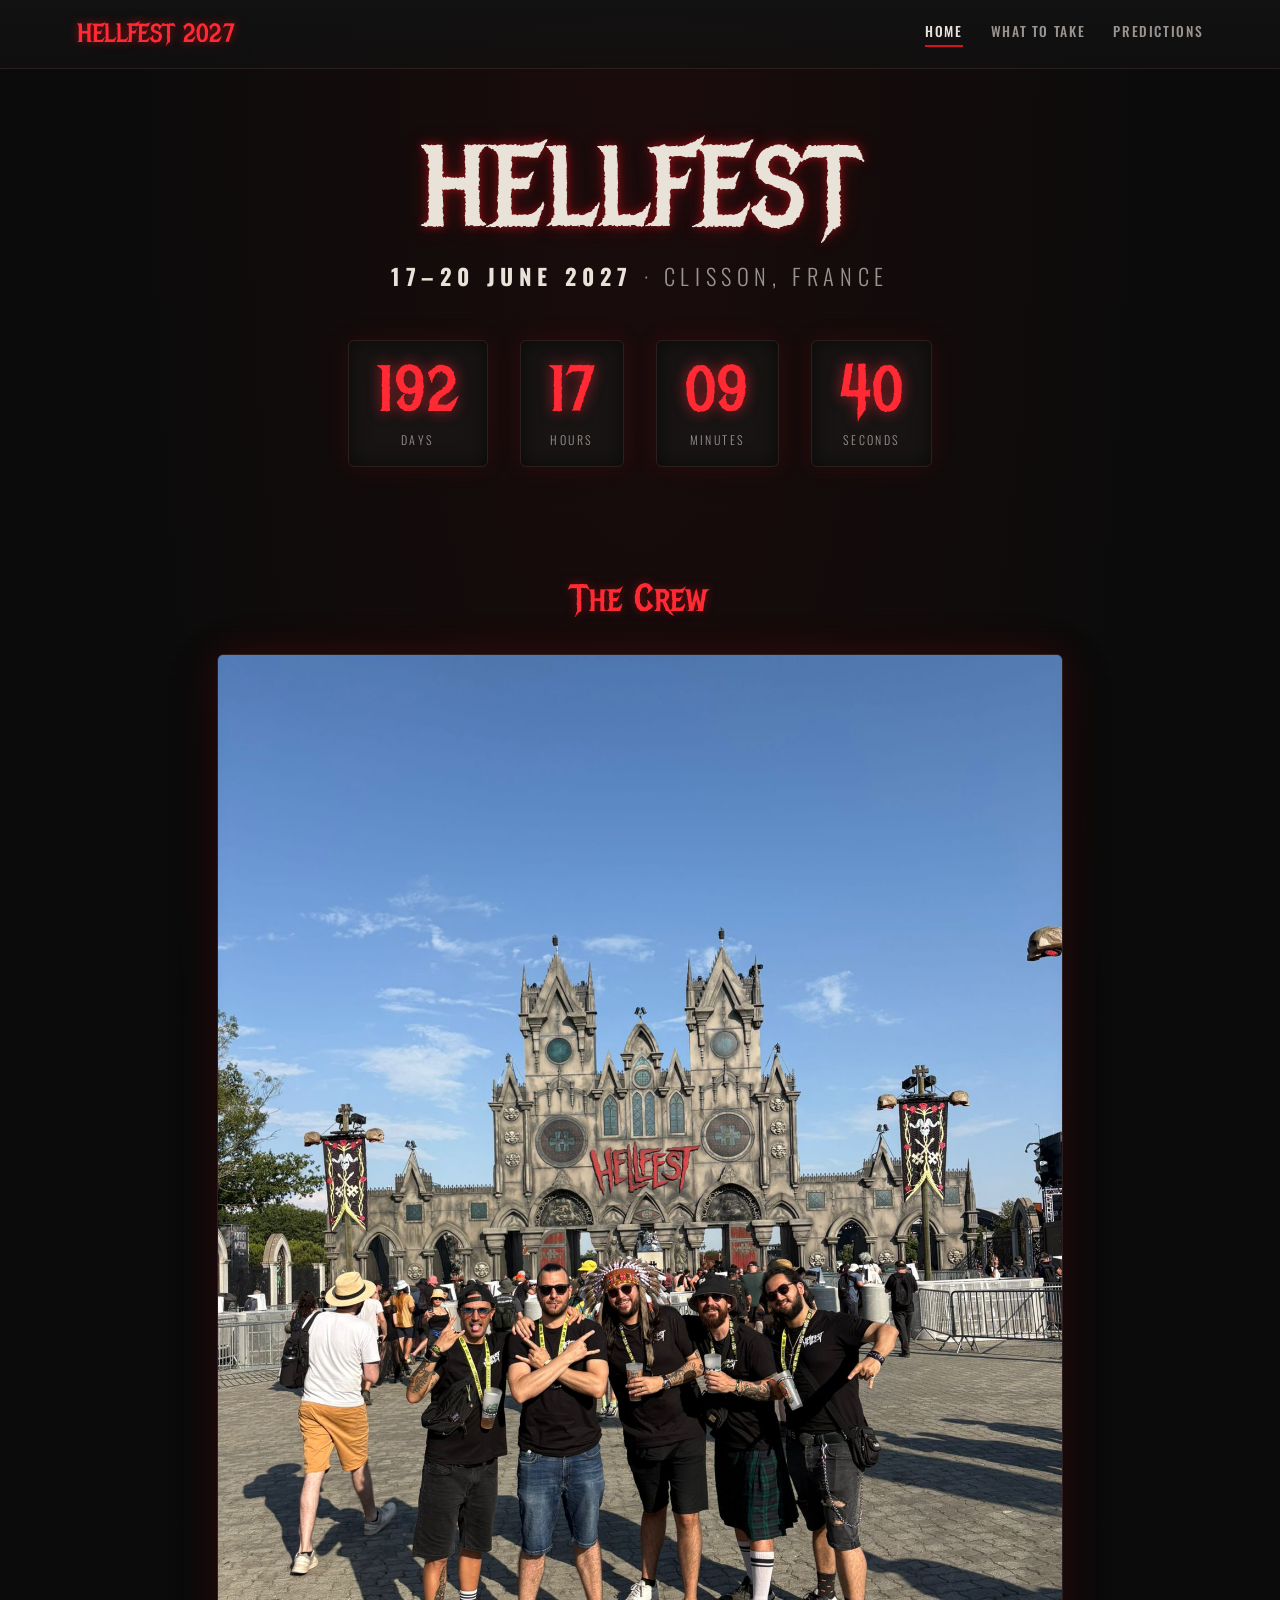
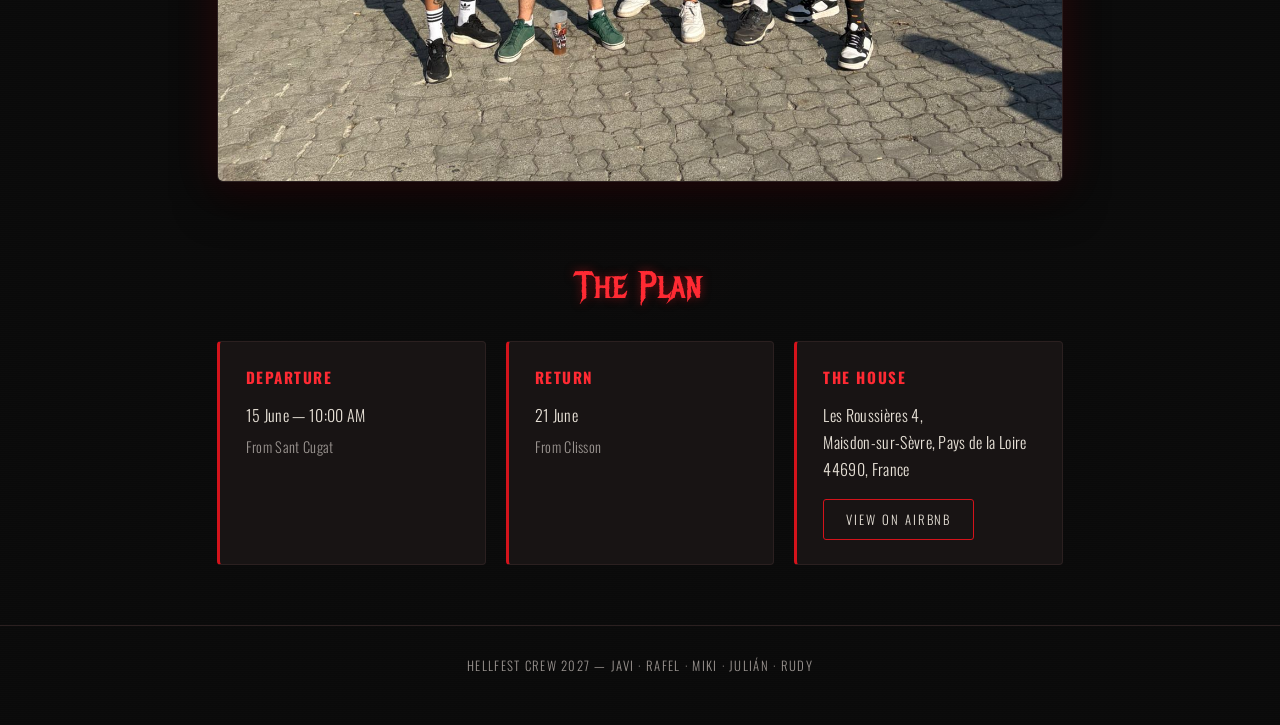
==== index.html @ 132294aa "Add crew photo with section title matching site style" ====
<!DOCTYPE html>
<html lang="en">
<head>
<meta charset="UTF-8" />
<meta name="viewport" content="width=device-width, initial-scale=1.0" />
<title>Hellfest 2027 — The Crew</title>
<link rel="stylesheet" href="css/style.css" />
</head>
<body>

<nav class="site-nav">
  <div class="brand">HELLFEST 2027</div>
  <div class="links">
    <a href="index.html" class="active">Home</a>
    <a href="what-to-take.html">What to Take</a>
    <a href="predictions.html">Predictions</a>
  </div>
</nav>

<section class="hero">
  <div class="logo metal-heading">HELLFEST</div>
  <div class="subtitle"><strong>17–20 June 2027</strong> · Clisson, France</div>

  <div class="countdown">
    <div class="unit"><div class="value" id="cd-days">--</div><div class="label">Days</div></div>
    <div class="unit"><div class="value" id="cd-hours">--</div><div class="label">Hours</div></div>
    <div class="unit"><div class="value" id="cd-minutes">--</div><div class="label">Minutes</div></div>
    <div class="unit"><div class="value" id="cd-seconds">--</div><div class="label">Seconds</div></div>
  </div>
</section>

<section class="section">
  <div class="section-title">The Crew</div>
  <div class="crew-photo">
    <img src="assets/crew-photo.jpg" alt="The crew at Hellfest" />
  </div>
</section>

<section class="section">
  <div class="section-title">The Plan</div>
  <div class="card-grid">
    <div class="card">
      <h3>Departure</h3>
      <p>15 June — 10:00 AM</p>
      <p class="muted">From Sant Cugat</p>
    </div>
    <div class="card">
      <h3>Return</h3>
      <p>21 June</p>
      <p class="muted">From Clisson</p>
    </div>
    <div class="card">
      <h3>The House</h3>
      <p>Les Roussières 4,<br />Maisdon-sur-Sèvre, Pays de la Loire 44690, France</p>
      <a class="btn" href="https://www.airbnb.com/rooms/47966910?source_impression_id=p3_1785087764_P3L8z-WMnzWASgKA" target="_blank" rel="noopener">View on Airbnb</a>
    </div>
  </div>
</section>

<footer>Hellfest Crew 2027 — Javi · Rafel · Miki · Julián · Rudy</footer>

<script src="js/data.js"></script>
<script src="js/countdown.js"></script>
</body>
</html>
---- css/style.css ----
@import url('https://fonts.googleapis.com/css2?family=Metal+Mania&family=Oswald:wght@300;400;500;600;700&display=swap');

:root {
  --black: #0a0a0a;
  --near-black: #121212;
  --panel: #181414;
  --border: #2b2020;
  --red: #d4131b;
  --red-glow: #ff2a33;
  --bone: #e8e2d8;
  --grey: #9a9490;
}

* { box-sizing: border-box; margin: 0; padding: 0; }

html { scroll-behavior: smooth; }

body {
  background: var(--black);
  background-image:
    radial-gradient(ellipse at top, rgba(212, 19, 27, 0.08), transparent 60%),
    repeating-linear-gradient(0deg, rgba(255,255,255,0.015) 0px, transparent 1px, transparent 2px);
  color: var(--bone);
  font-family: 'Oswald', sans-serif;
  font-weight: 300;
  min-height: 100vh;
  letter-spacing: 0.02em;
}

a { color: var(--red-glow); text-decoration: none; }
a:hover { text-decoration: underline; }

.metal-heading {
  font-family: 'Metal Mania', cursive;
  color: var(--bone);
  text-shadow: 0 0 8px rgba(212,19,27,0.6), 0 0 20px rgba(212,19,27,0.3);
  letter-spacing: 0.03em;
}

/* ---------------- NAV ---------------- */
.site-nav {
  display: flex;
  align-items: center;
  justify-content: space-between;
  flex-wrap: wrap;
  gap: 16px;
  padding: 18px 6vw;
  background: linear-gradient(180deg, var(--near-black), rgba(18,18,18,0.6));
  border-bottom: 1px solid var(--border);
  position: sticky;
  top: 0;
  z-index: 100;
  backdrop-filter: blur(6px);
}

.site-nav .brand {
  font-family: 'Metal Mania', cursive;
  font-size: 1.6rem;
  color: var(--red-glow);
  text-shadow: 0 0 10px rgba(212,19,27,0.7);
}

.site-nav .links {
  display: flex;
  gap: 28px;
  flex-wrap: wrap;
}

.site-nav .links a {
  color: var(--grey);
  font-family: 'Oswald', sans-serif;
  font-weight: 500;
  text-transform: uppercase;
  font-size: 0.85rem;
  letter-spacing: 0.12em;
  padding-bottom: 4px;
  border-bottom: 2px solid transparent;
  transition: color 0.2s, border-color 0.2s;
}

.site-nav .links a:hover,
.site-nav .links a.active {
  color: var(--bone);
  border-color: var(--red);
  text-decoration: none;
}

/* ---------------- HERO ---------------- */
.hero {
  text-align: center;
  padding: 64px 6vw 40px;
}

.hero .logo {
  font-size: clamp(3rem, 10vw, 7rem);
  line-height: 1;
}

.hero .subtitle {
  margin-top: 14px;
  font-size: clamp(1rem, 2.4vw, 1.4rem);
  color: var(--grey);
  text-transform: uppercase;
  letter-spacing: 0.25em;
}

.hero .subtitle strong { color: var(--bone); }

/* ---------------- COUNTDOWN ---------------- */
.countdown {
  display: flex;
  justify-content: center;
  gap: clamp(10px, 3vw, 32px);
  margin: 48px auto;
  flex-wrap: wrap;
  max-width: 900px;
}

.countdown .unit {
  background: var(--panel);
  border: 1px solid var(--border);
  border-radius: 6px;
  padding: 18px clamp(12px, 3vw, 28px);
  min-width: 90px;
  box-shadow: 0 0 24px rgba(212,19,27,0.12), inset 0 0 20px rgba(0,0,0,0.6);
}

.countdown .unit .value {
  font-family: 'Metal Mania', cursive;
  font-size: clamp(2.2rem, 7vw, 4rem);
  color: var(--red-glow);
  text-shadow: 0 0 14px rgba(255,42,51,0.6);
  line-height: 1;
}

.countdown .unit .label {
  margin-top: 8px;
  font-size: 0.75rem;
  text-transform: uppercase;
  letter-spacing: 0.2em;
  color: var(--grey);
}

/* ---------------- SECTIONS / CARDS ---------------- */
.section {
  max-width: 1000px;
  margin: 0 auto;
  padding: 20px 6vw 60px;
}

.section-title {
  font-family: 'Metal Mania', cursive;
  font-size: clamp(1.6rem, 4vw, 2.4rem);
  color: var(--red-glow);
  text-align: center;
  margin-bottom: 32px;
  text-shadow: 0 0 10px rgba(212,19,27,0.5);
}

.card-grid {
  display: grid;
  grid-template-columns: repeat(auto-fit, minmax(260px, 1fr));
  gap: 20px;
}

.card {
  background: var(--panel);
  border: 1px solid var(--border);
  border-left: 3px solid var(--red);
  border-radius: 4px;
  padding: 24px 26px;
}

.card h3 {
  font-family: 'Oswald', sans-serif;
  text-transform: uppercase;
  letter-spacing: 0.1em;
  font-size: 0.95rem;
  color: var(--red-glow);
  margin-bottom: 14px;
}

.card p { color: var(--bone); line-height: 1.7; font-weight: 300; }
.card p.muted { color: var(--grey); font-size: 0.9rem; margin-top: 6px; }

.btn {
  display: inline-block;
  margin-top: 16px;
  padding: 10px 22px;
  border: 1px solid var(--red);
  color: var(--bone);
  text-transform: uppercase;
  letter-spacing: 0.15em;
  font-size: 0.8rem;
  border-radius: 3px;
  transition: background 0.2s, box-shadow 0.2s;
}

.btn:hover {
  background: var(--red);
  box-shadow: 0 0 18px rgba(212,19,27,0.5);
  text-decoration: none;
}

/* ---------------- TABS (What to Take) ---------------- */
.tabs {
  display: flex;
  gap: 10px;
  flex-wrap: wrap;
  justify-content: center;
  margin-bottom: 30px;
}

.tab-btn {
  background: var(--panel);
  border: 1px solid var(--border);
  color: var(--grey);
  padding: 10px 20px;
  text-transform: uppercase;
  letter-spacing: 0.1em;
  font-family: 'Oswald', sans-serif;
  font-size: 0.85rem;
  border-radius: 4px;
  cursor: pointer;
  transition: all 0.2s;
}

.tab-btn:hover { color: var(--bone); border-color: var(--red); }

.tab-btn.active {
  color: var(--bone);
  background: var(--red);
  border-color: var(--red);
  box-shadow: 0 0 16px rgba(212,19,27,0.5);
}

.tab-panel { display: none; }
.tab-panel.active { display: block; }

.progress {
  text-align: center;
  font-family: 'Metal Mania', cursive;
  color: var(--red-glow);
  font-size: 1.3rem;
  margin-bottom: 20px;
  text-shadow: 0 0 8px rgba(212,19,27,0.5);
}

.checklist {
  list-style: none;
  columns: 2;
  column-gap: 40px;
  max-width: 760px;
  margin: 0 auto;
}

.checklist li {
  break-inside: avoid;
  margin-bottom: 12px;
}

.checklist label {
  display: flex;
  align-items: center;
  gap: 10px;
  cursor: pointer;
  padding: 6px 8px;
  border-radius: 4px;
  transition: background 0.15s;
}

.checklist label:hover { background: rgba(212,19,27,0.08); }

.checklist input[type="checkbox"] {
  appearance: none;
  width: 20px;
  height: 20px;
  min-width: 20px;
  border: 2px solid var(--red);
  border-radius: 3px;
  background: var(--near-black);
  cursor: pointer;
  position: relative;
}

.checklist input[type="checkbox"]:checked {
  background: var(--red);
  box-shadow: 0 0 10px rgba(212,19,27,0.6);
}

.checklist input[type="checkbox"]:checked::after {
  content: "✓";
  position: absolute;
  top: -3px;
  left: 3px;
  color: var(--bone);
  font-size: 15px;
  font-weight: bold;
}

.checklist span.done { color: var(--grey); text-decoration: line-through; }

.empty-note {
  text-align: center;
  color: var(--grey);
  font-style: italic;
  padding: 30px 0;
}

/* ---------------- PREDICTIONS ---------------- */
.pred-note {
  text-align: center;
  color: var(--grey);
  max-width: 640px;
  margin: 0 auto 34px;
  line-height: 1.6;
}

.pred-list {
  list-style: none;
  counter-reset: pred;
  columns: 2;
  column-gap: 40px;
  max-width: 760px;
  margin: 0 auto;
}

.pred-list li {
  counter-increment: pred;
  break-inside: avoid;
  display: flex;
  gap: 12px;
  align-items: baseline;
  padding: 9px 8px;
  border-bottom: 1px solid var(--border);
  color: var(--bone);
  font-weight: 300;
}

.pred-list li::before {
  content: counter(pred);
  color: var(--red-glow);
  font-family: 'Metal Mania', cursive;
  font-size: 1.05rem;
  min-width: 22px;
}

.pred-list li.pending { color: var(--grey); font-style: italic; }

/* ---------------- CREW PHOTO ---------------- */
.crew-photo img {
  width: 100%;
  display: block;
  border-radius: 6px;
  border: 1px solid var(--border);
  box-shadow: 0 0 40px rgba(212,19,27,0.18), 0 20px 40px rgba(0,0,0,0.5);
}

/* ---------------- FOOTER ---------------- */
footer {
  text-align: center;
  padding: 30px 6vw 50px;
  color: var(--grey);
  font-size: 0.8rem;
  letter-spacing: 0.1em;
  text-transform: uppercase;
  border-top: 1px solid var(--border);
}

@media (max-width: 560px) {
  .checklist { columns: 1; }
}
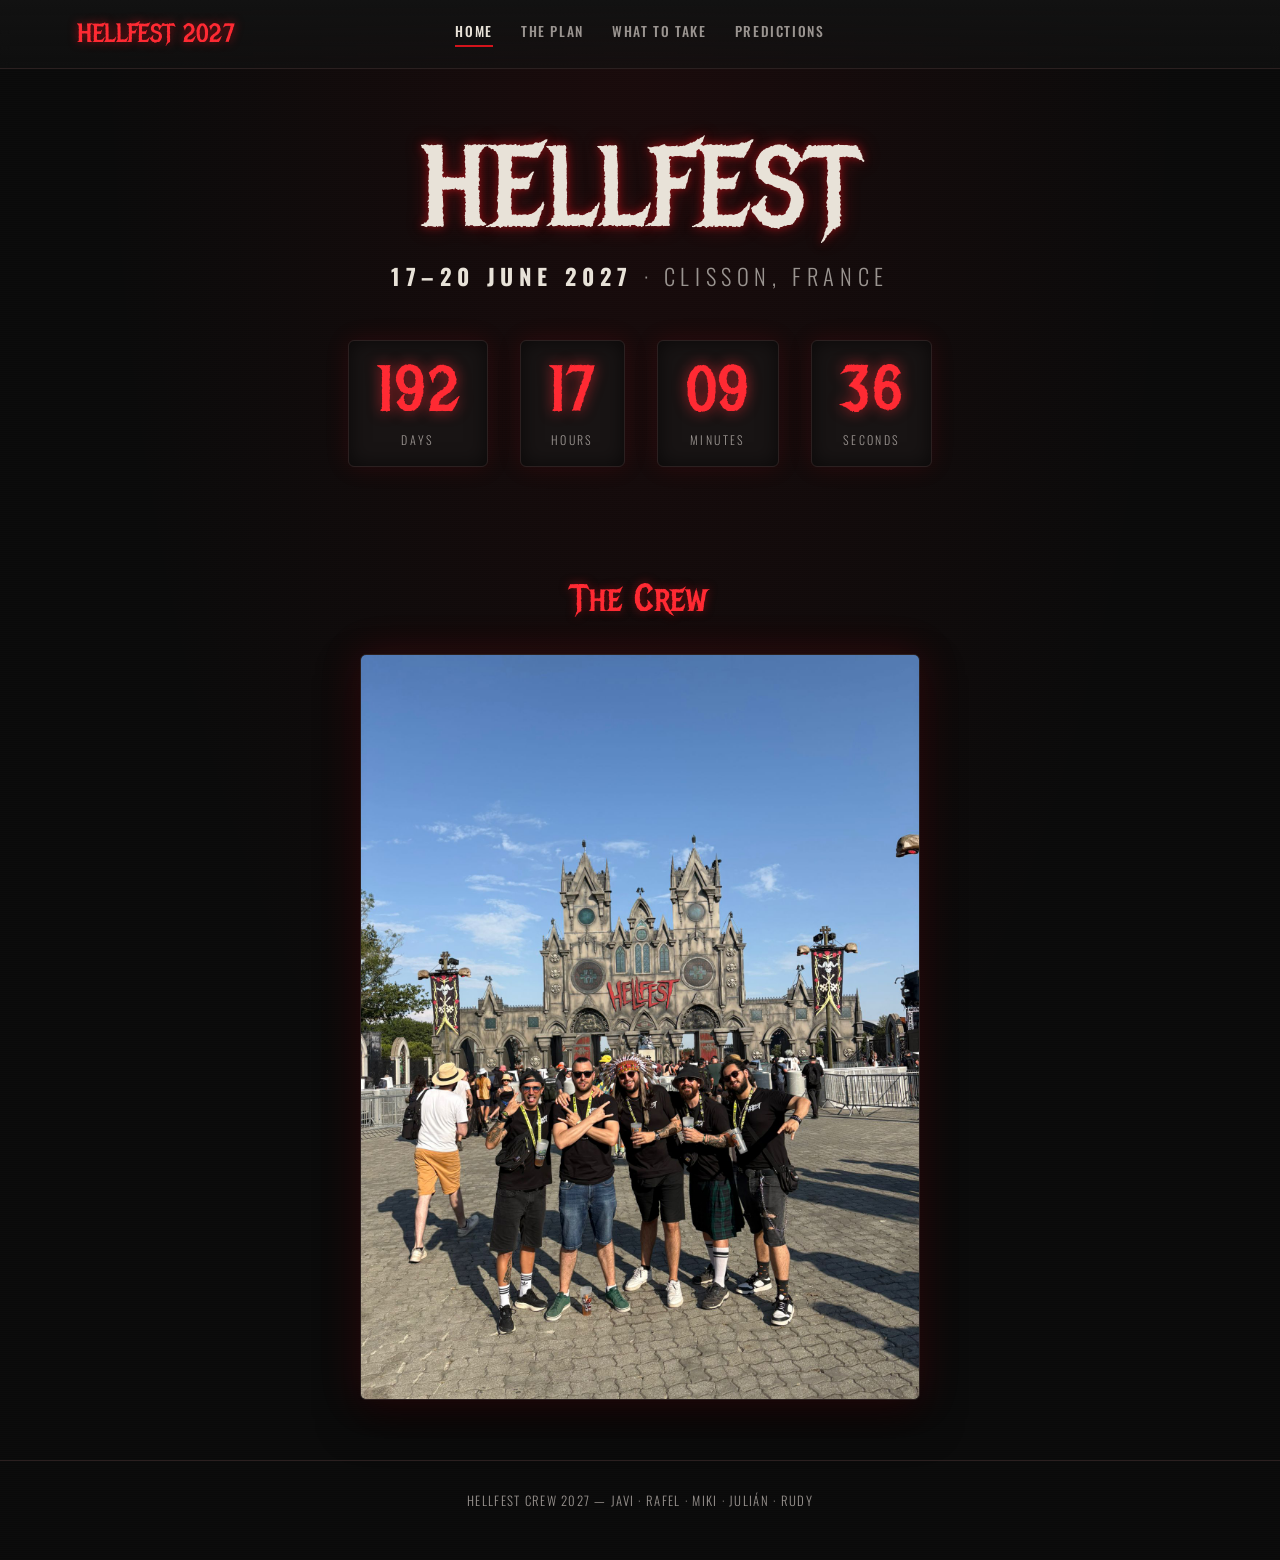
==== commit 830fe795: "Move The Plan to its own page; Home now just shows hero and crew photo" ====
--- a/index.html
+++ b/index.html
@@ -12,6 +12,7 @@
   <div class="brand">HELLFEST 2027</div>
   <div class="links">
     <a href="index.html" class="active">Home</a>
+    <a href="plan.html">The Plan</a>
     <a href="what-to-take.html">What to Take</a>
     <a href="predictions.html">Predictions</a>
   </div>
@@ -36,27 +37,6 @@
   </div>
 </section>
 
-<section class="section">
-  <div class="section-title">The Plan</div>
-  <div class="card-grid">
-    <div class="card">
-      <h3>Departure</h3>
-      <p>15 June — 10:00 AM</p>
-      <p class="muted">From Sant Cugat</p>
-    </div>
-    <div class="card">
-      <h3>Return</h3>
-      <p>21 June</p>
-      <p class="muted">From Clisson</p>
-    </div>
-    <div class="card">
-      <h3>The House</h3>
-      <p>Les Roussières 4,<br />Maisdon-sur-Sèvre, Pays de la Loire 44690, France</p>
-      <a class="btn" href="https://www.airbnb.com/rooms/47966910?source_impression_id=p3_1785087764_P3L8z-WMnzWASgKA" target="_blank" rel="noopener">View on Airbnb</a>
-    </div>
-  </div>
-</section>
-
 <footer>Hellfest Crew 2027 — Javi · Rafel · Miki · Julián · Rudy</footer>
 
 <script src="js/data.js"></script>
--- a/css/style.css
+++ b/css/style.css
@@ -39,10 +39,9 @@
 
 /* ---------------- NAV ---------------- */
 .site-nav {
-  display: flex;
+  display: grid;
+  grid-template-columns: 1fr auto 1fr;
   align-items: center;
-  justify-content: space-between;
-  flex-wrap: wrap;
   gap: 16px;
   padding: 18px 6vw;
   background: linear-gradient(180deg, var(--near-black), rgba(18,18,18,0.6));
@@ -58,12 +57,25 @@
   font-size: 1.6rem;
   color: var(--red-glow);
   text-shadow: 0 0 10px rgba(212,19,27,0.7);
+  justify-self: start;
 }
 
 .site-nav .links {
   display: flex;
   gap: 28px;
   flex-wrap: wrap;
+  grid-column: 2;
+  justify-self: center;
+}
+
+@media (max-width: 640px) {
+  .site-nav {
+    grid-template-columns: 1fr;
+    justify-items: center;
+    text-align: center;
+  }
+  .site-nav .brand { justify-self: center; }
+  .site-nav .links { grid-column: 1; justify-content: center; }
 }
 
 .site-nav .links a {
@@ -350,6 +362,8 @@
 /* ---------------- CREW PHOTO ---------------- */
 .crew-photo img {
   width: 100%;
+  max-width: 560px;
+  margin: 0 auto;
   display: block;
   border-radius: 6px;
   border: 1px solid var(--border);
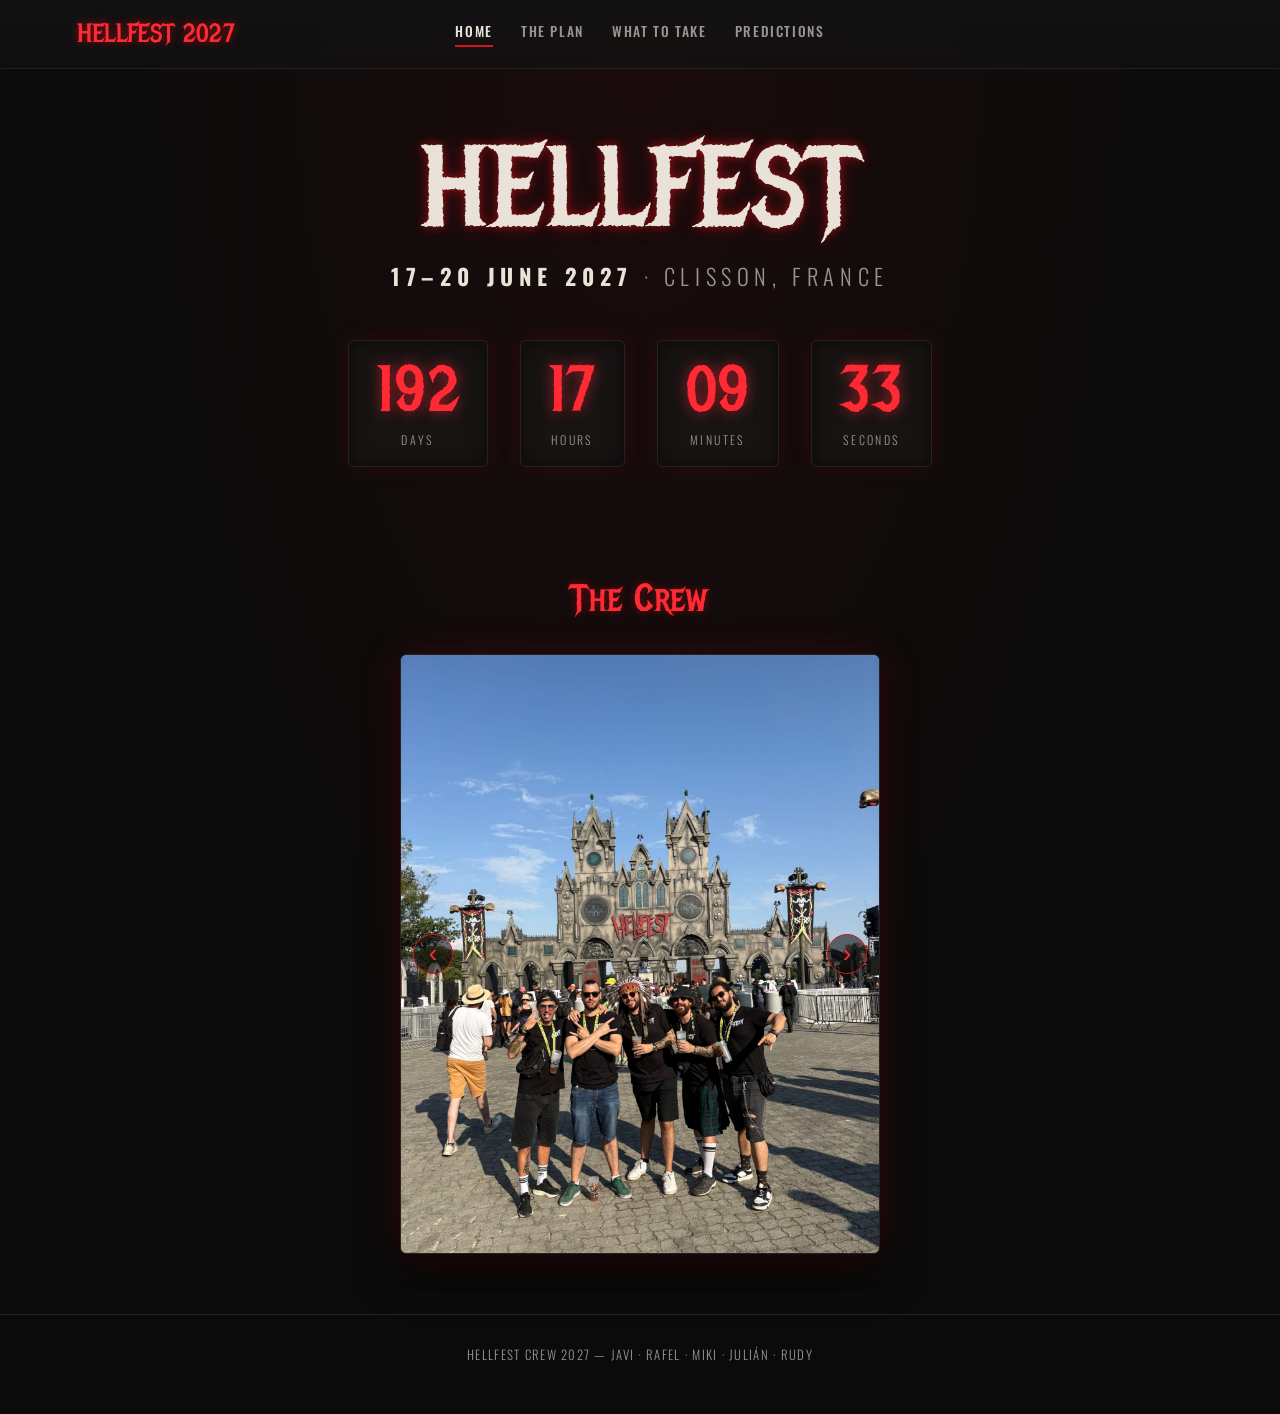
==== commit 5f87d695: "Add auto-playing crew photo carousel with manual arrows" ====
--- a/index.html
+++ b/index.html
@@ -32,8 +32,17 @@
 
 <section class="section">
   <div class="section-title">The Crew</div>
-  <div class="crew-photo">
-    <img src="assets/crew-photo.jpg" alt="The crew at Hellfest" />
+  <div class="crew-carousel" id="crew-carousel">
+    <div class="carousel-track" id="carousel-track">
+      <img src="assets/crew-photo.jpg" alt="The whole crew at Hellfest" />
+      <img src="assets/miki.jpg" alt="Miki" />
+      <img src="assets/javi.jpg" alt="Javi" />
+      <img src="assets/rafel.jpg" alt="Rafel" />
+      <img src="assets/julian.jpg" alt="Julián" />
+      <img src="assets/rudy.jpg" alt="Rudy" />
+    </div>
+    <button class="carousel-arrow prev" id="carousel-prev" type="button" aria-label="Previous photo">‹</button>
+    <button class="carousel-arrow next" id="carousel-next" type="button" aria-label="Next photo">›</button>
   </div>
 </section>
 
@@ -41,5 +50,6 @@
 
 <script src="js/data.js"></script>
 <script src="js/countdown.js"></script>
+<script src="js/carousel.js"></script>
 </body>
 </html>
--- a/css/style.css
+++ b/css/style.css
@@ -258,16 +258,18 @@
   text-shadow: 0 0 8px rgba(212,19,27,0.5);
 }
 
+.checklist-cols {
+  display: flex;
+  justify-content: center;
+  gap: 40px;
+  flex-wrap: wrap;
+}
+
 .checklist {
   list-style: none;
-  columns: 2;
-  column-gap: 40px;
-  max-width: 760px;
-  margin: 0 auto;
 }
 
 .checklist li {
-  break-inside: avoid;
   margin-bottom: 12px;
 }
 
@@ -328,18 +330,21 @@
   line-height: 1.6;
 }
 
+.pred-cols {
+  display: flex;
+  justify-content: center;
+  gap: 40px;
+  flex-wrap: wrap;
+  counter-reset: pred;
+}
+
 .pred-list {
   list-style: none;
-  counter-reset: pred;
-  columns: 2;
-  column-gap: 40px;
-  max-width: 760px;
-  margin: 0 auto;
+  max-width: 480px;
 }
 
 .pred-list li {
   counter-increment: pred;
-  break-inside: avoid;
   display: flex;
   gap: 12px;
   align-items: baseline;
@@ -359,17 +364,61 @@
 
 .pred-list li.pending { color: var(--grey); font-style: italic; }
 
-/* ---------------- CREW PHOTO ---------------- */
-.crew-photo img {
-  width: 100%;
-  max-width: 560px;
+/* ---------------- CREW CAROUSEL ---------------- */
+.crew-carousel {
+  position: relative;
+  max-width: 480px;
   margin: 0 auto;
-  display: block;
+  aspect-ratio: 4 / 5;
+  overflow: hidden;
   border-radius: 6px;
   border: 1px solid var(--border);
   box-shadow: 0 0 40px rgba(212,19,27,0.18), 0 20px 40px rgba(0,0,0,0.5);
 }
 
+.carousel-track {
+  display: flex;
+  height: 100%;
+  transition: transform 0.5s ease;
+}
+
+.carousel-track img {
+  width: 100%;
+  height: 100%;
+  object-fit: cover;
+  flex-shrink: 0;
+  display: block;
+}
+
+.carousel-arrow {
+  position: absolute;
+  top: 50%;
+  transform: translateY(-50%);
+  width: 40px;
+  height: 40px;
+  border-radius: 50%;
+  border: 1px solid var(--red);
+  background: rgba(10,10,10,0.55);
+  color: var(--red-glow);
+  font-size: 1.6rem;
+  line-height: 1;
+  display: flex;
+  align-items: center;
+  justify-content: center;
+  cursor: pointer;
+  z-index: 5;
+  transition: background 0.2s, box-shadow 0.2s, color 0.2s;
+}
+
+.carousel-arrow:hover {
+  background: var(--red);
+  color: var(--bone);
+  box-shadow: 0 0 14px rgba(212,19,27,0.6);
+}
+
+.carousel-arrow.prev { left: 12px; }
+.carousel-arrow.next { right: 12px; }
+
 /* ---------------- FOOTER ---------------- */
 footer {
   text-align: center;
@@ -382,5 +431,5 @@
 }
 
 @media (max-width: 560px) {
-  .checklist { columns: 1; }
-}
+  .checklist-cols, .pred-cols { flex-direction: column; align-items: center; gap: 0; }
+}
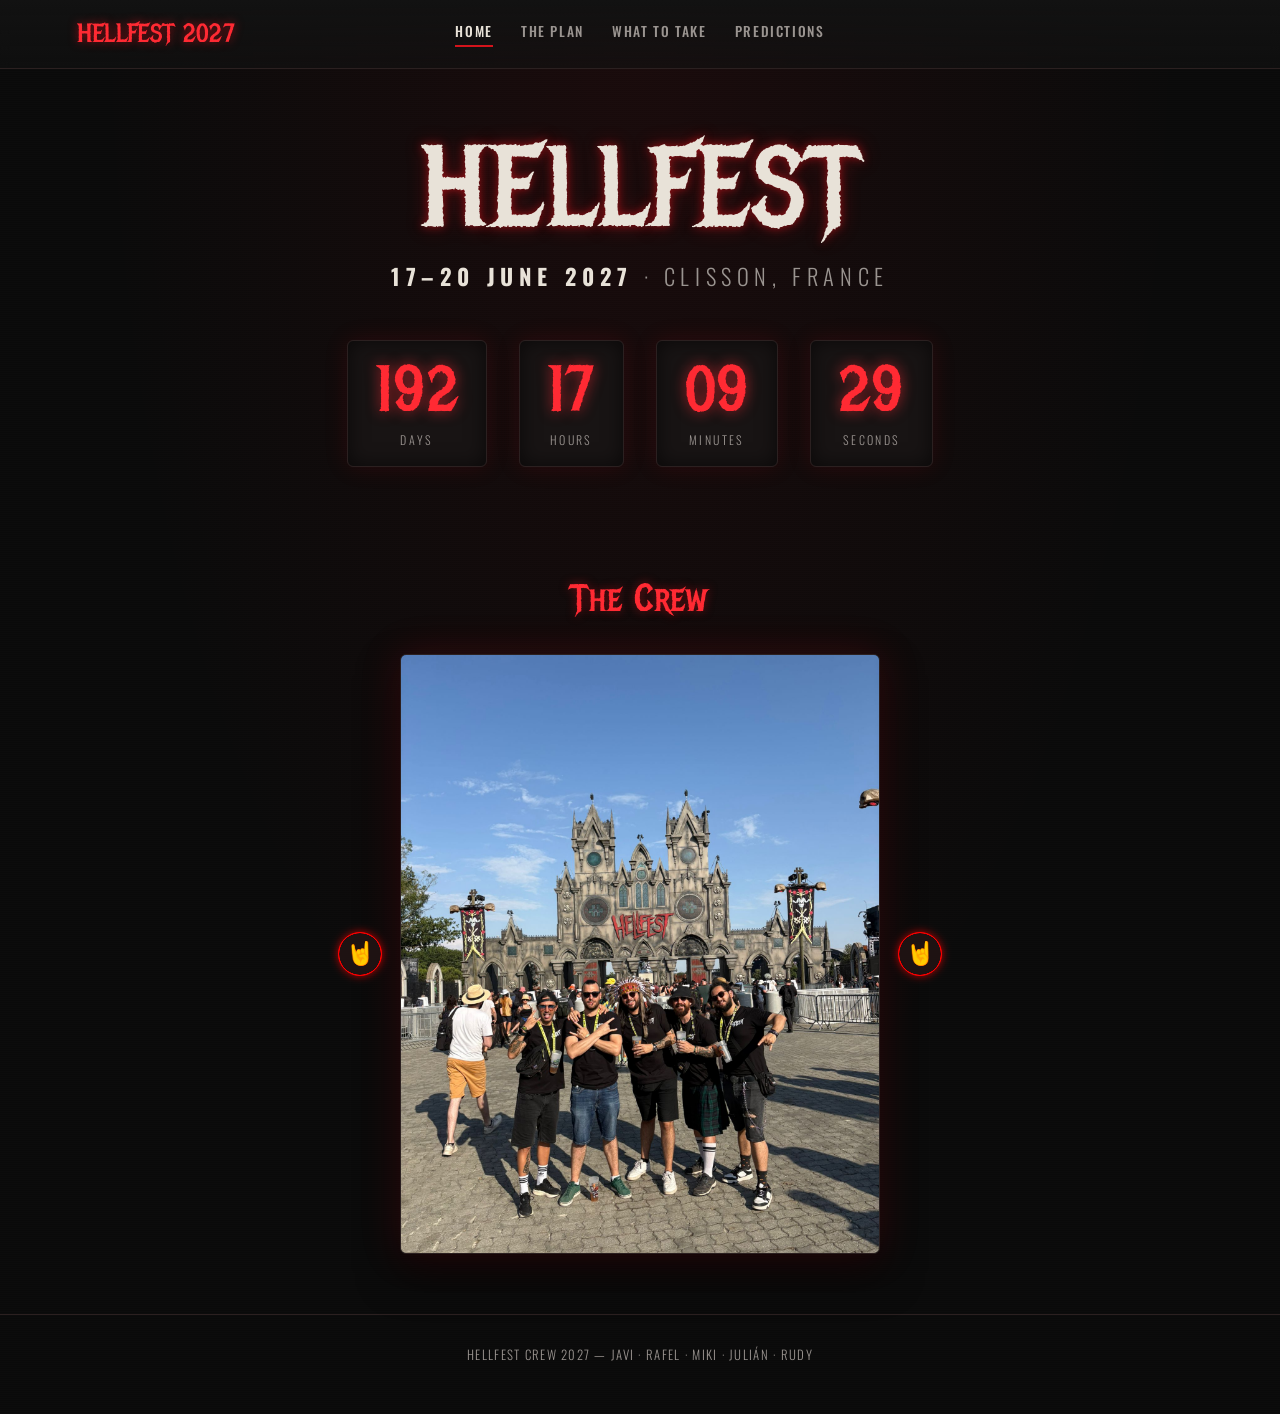
==== commit 32003154: "Move carousel arrows outside the photo, use red-glow horns emoji icons" ====
--- a/index.html
+++ b/index.html
@@ -32,17 +32,19 @@
 
 <section class="section">
   <div class="section-title">The Crew</div>
-  <div class="crew-carousel" id="crew-carousel">
-    <div class="carousel-track" id="carousel-track">
-      <img src="assets/crew-photo.jpg" alt="The whole crew at Hellfest" />
-      <img src="assets/miki.jpg" alt="Miki" />
-      <img src="assets/javi.jpg" alt="Javi" />
-      <img src="assets/rafel.jpg" alt="Rafel" />
-      <img src="assets/julian.jpg" alt="Julián" />
-      <img src="assets/rudy.jpg" alt="Rudy" />
+  <div class="crew-carousel-wrap">
+    <button class="carousel-arrow prev" id="carousel-prev" type="button" aria-label="Previous photo">🤘</button>
+    <div class="crew-carousel" id="crew-carousel">
+      <div class="carousel-track" id="carousel-track">
+        <img src="assets/crew-photo.jpg" alt="The whole crew at Hellfest" />
+        <img src="assets/miki.jpg" alt="Miki" />
+        <img src="assets/javi.jpg" alt="Javi" />
+        <img src="assets/rafel.jpg" alt="Rafel" />
+        <img src="assets/julian.jpg" alt="Julián" />
+        <img src="assets/rudy.jpg" alt="Rudy" />
+      </div>
     </div>
-    <button class="carousel-arrow prev" id="carousel-prev" type="button" aria-label="Previous photo">‹</button>
-    <button class="carousel-arrow next" id="carousel-next" type="button" aria-label="Next photo">›</button>
+    <button class="carousel-arrow next" id="carousel-next" type="button" aria-label="Next photo">🤘</button>
   </div>
 </section>
 
--- a/css/style.css
+++ b/css/style.css
@@ -365,10 +365,16 @@
 .pred-list li.pending { color: var(--grey); font-style: italic; }
 
 /* ---------------- CREW CAROUSEL ---------------- */
+.crew-carousel-wrap {
+  display: flex;
+  align-items: center;
+  justify-content: center;
+  gap: 18px;
+}
+
 .crew-carousel {
-  position: relative;
   max-width: 480px;
-  margin: 0 auto;
+  width: 100%;
   aspect-ratio: 4 / 5;
   overflow: hidden;
   border-radius: 6px;
@@ -391,33 +397,27 @@
 }
 
 .carousel-arrow {
-  position: absolute;
-  top: 50%;
-  transform: translateY(-50%);
-  width: 40px;
-  height: 40px;
+  flex-shrink: 0;
+  width: 44px;
+  height: 44px;
   border-radius: 50%;
   border: 1px solid var(--red);
-  background: rgba(10,10,10,0.55);
-  color: var(--red-glow);
-  font-size: 1.6rem;
+  background: var(--panel);
+  font-size: 1.4rem;
   line-height: 1;
   display: flex;
   align-items: center;
   justify-content: center;
   cursor: pointer;
-  z-index: 5;
-  transition: background 0.2s, box-shadow 0.2s, color 0.2s;
+  filter: drop-shadow(0 0 4px rgba(212,19,27,0.7)) saturate(3);
+  transition: background 0.2s, box-shadow 0.2s, transform 0.2s;
 }
 
 .carousel-arrow:hover {
-  background: var(--red);
-  color: var(--bone);
-  box-shadow: 0 0 14px rgba(212,19,27,0.6);
-}
-
-.carousel-arrow.prev { left: 12px; }
-.carousel-arrow.next { right: 12px; }
+  background: rgba(212,19,27,0.15);
+  box-shadow: 0 0 14px rgba(212,19,27,0.5);
+  transform: scale(1.08);
+}
 
 /* ---------------- FOOTER ---------------- */
 footer {
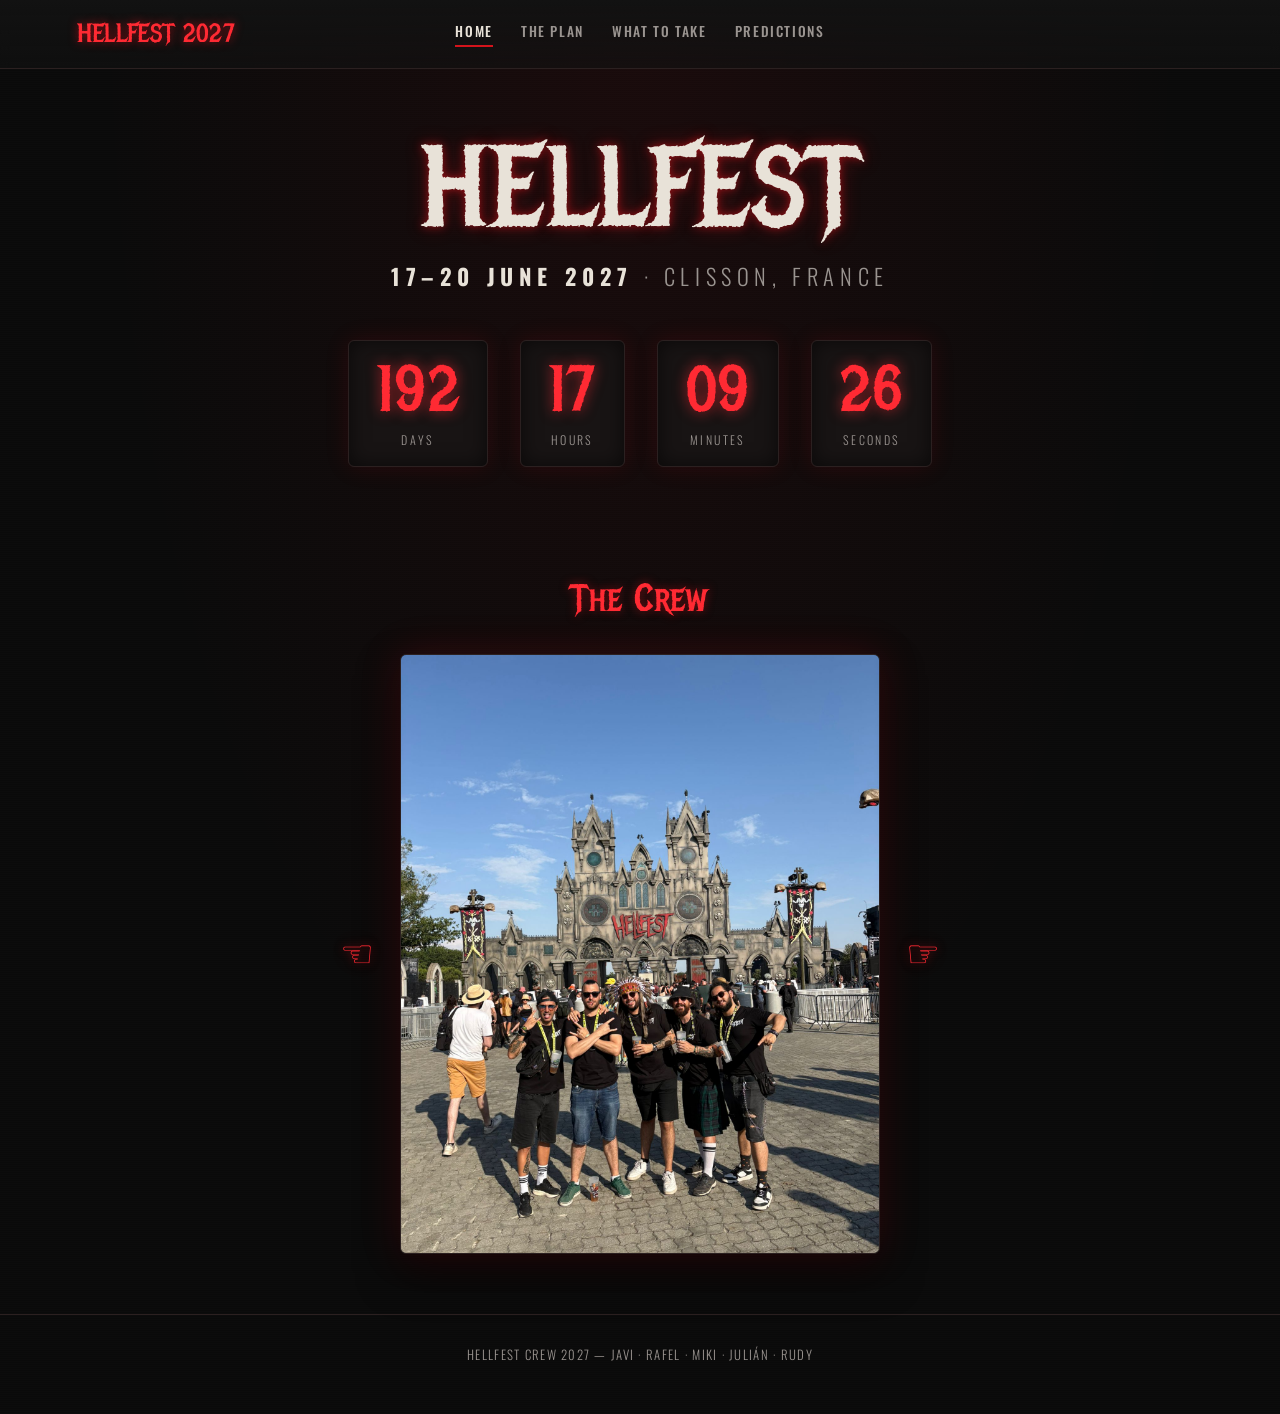
==== commit 300cd13f: "Replace horns icon with red pointing-finger glyphs, remove circle chrome" ====
--- a/index.html
+++ b/index.html
@@ -33,7 +33,7 @@
 <section class="section">
   <div class="section-title">The Crew</div>
   <div class="crew-carousel-wrap">
-    <button class="carousel-arrow prev" id="carousel-prev" type="button" aria-label="Previous photo">🤘</button>
+    <button class="carousel-arrow prev" id="carousel-prev" type="button" aria-label="Previous photo">☜</button>
     <div class="crew-carousel" id="crew-carousel">
       <div class="carousel-track" id="carousel-track">
         <img src="assets/crew-photo.jpg" alt="The whole crew at Hellfest" />
@@ -44,7 +44,7 @@
         <img src="assets/rudy.jpg" alt="Rudy" />
       </div>
     </div>
-    <button class="carousel-arrow next" id="carousel-next" type="button" aria-label="Next photo">🤘</button>
+    <button class="carousel-arrow next" id="carousel-next" type="button" aria-label="Next photo">☞</button>
   </div>
 </section>
 
--- a/css/style.css
+++ b/css/style.css
@@ -398,25 +398,20 @@
 
 .carousel-arrow {
   flex-shrink: 0;
-  width: 44px;
-  height: 44px;
-  border-radius: 50%;
-  border: 1px solid var(--red);
-  background: var(--panel);
-  font-size: 1.4rem;
+  background: none;
+  border: none;
+  padding: 8px;
+  color: var(--red-glow);
+  font-size: 2.4rem;
   line-height: 1;
-  display: flex;
-  align-items: center;
-  justify-content: center;
+  text-shadow: 0 0 8px rgba(212,19,27,0.6), 0 0 20px rgba(212,19,27,0.3);
   cursor: pointer;
-  filter: drop-shadow(0 0 4px rgba(212,19,27,0.7)) saturate(3);
-  transition: background 0.2s, box-shadow 0.2s, transform 0.2s;
+  transition: transform 0.2s, text-shadow 0.2s;
 }
 
 .carousel-arrow:hover {
-  background: rgba(212,19,27,0.15);
-  box-shadow: 0 0 14px rgba(212,19,27,0.5);
-  transform: scale(1.08);
+  transform: scale(1.15);
+  text-shadow: 0 0 12px rgba(212,19,27,0.8), 0 0 28px rgba(212,19,27,0.5);
 }
 
 /* ---------------- FOOTER ---------------- */
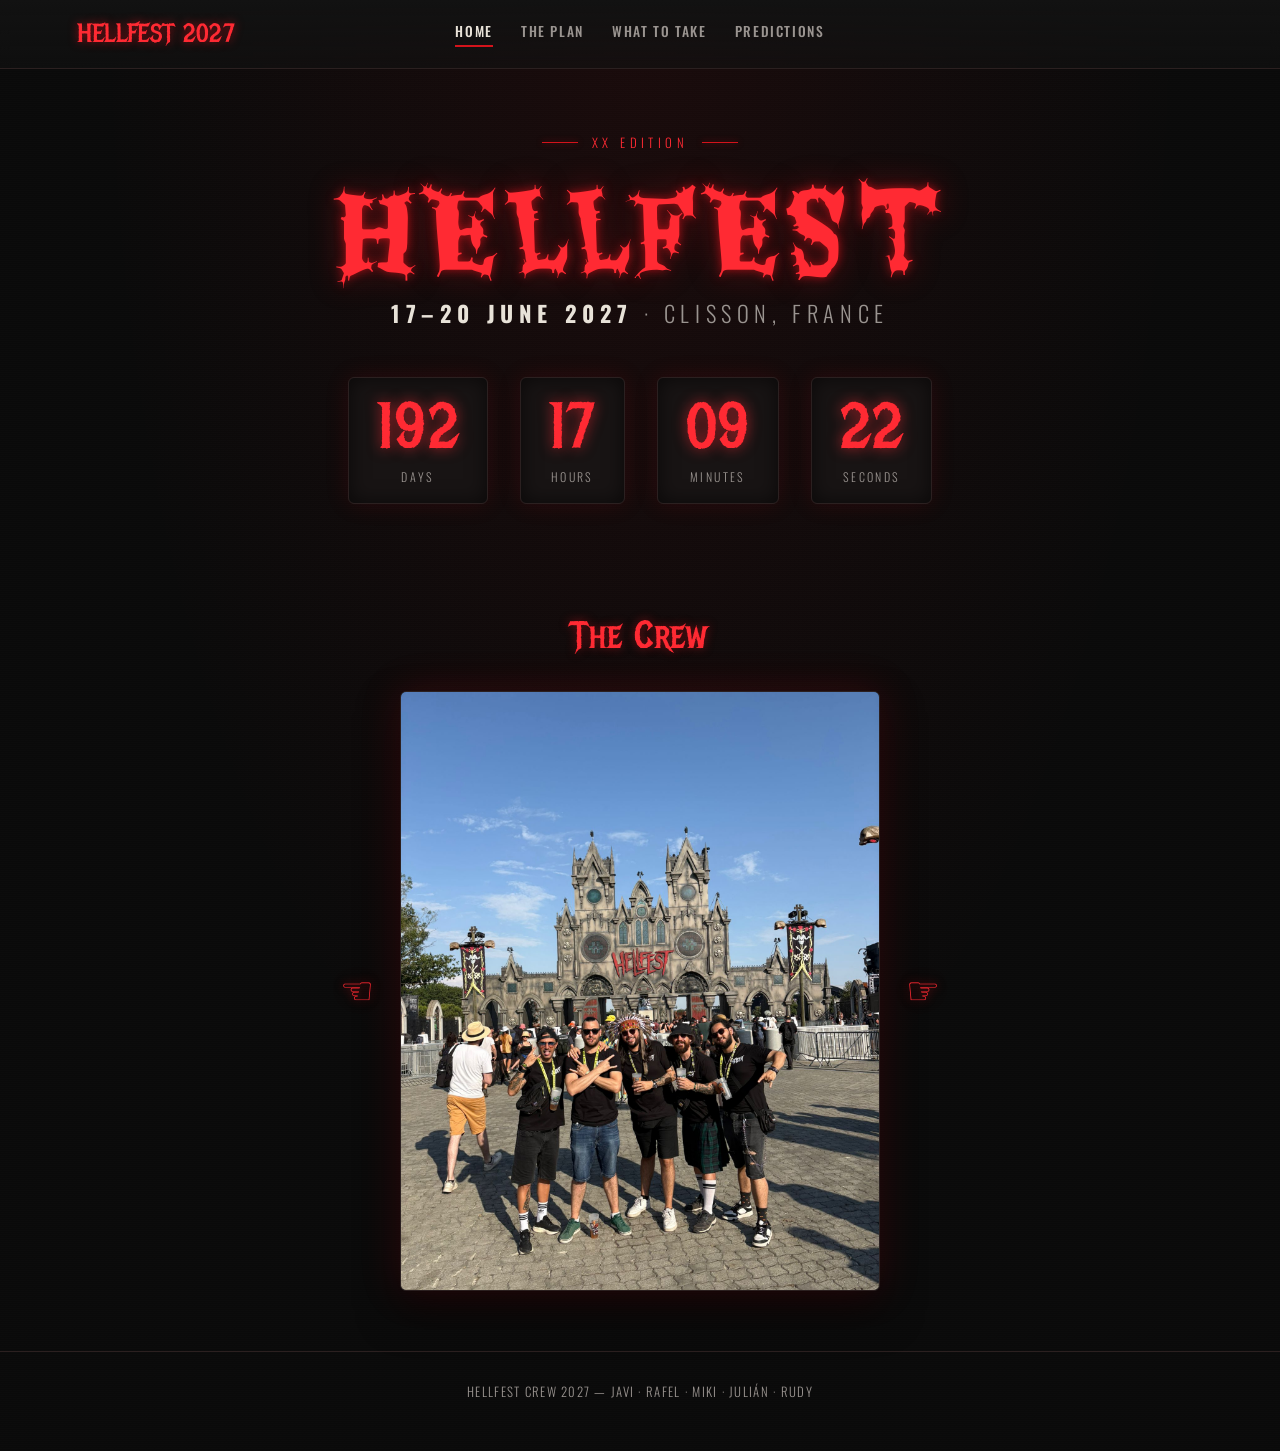
==== commit 55c7ed77: "Give hero HELLFEST logo a jagged red typography style with XX Edition tag" ====
--- a/index.html
+++ b/index.html
@@ -19,7 +19,8 @@
 </nav>
 
 <section class="hero">
-  <div class="logo metal-heading">HELLFEST</div>
+  <div class="edition-tag">XX Edition</div>
+  <div class="logo">HELLFEST</div>
   <div class="subtitle"><strong>17–20 June 2027</strong> · Clisson, France</div>
 
   <div class="countdown">
--- a/css/style.css
+++ b/css/style.css
@@ -1,4 +1,4 @@
-@import url('https://fonts.googleapis.com/css2?family=Metal+Mania&family=Oswald:wght@300;400;500;600;700&display=swap');
+@import url('https://fonts.googleapis.com/css2?family=Eater&family=Metal+Mania&family=Oswald:wght@300;400;500;600;700&display=swap');
 
 :root {
   --black: #0a0a0a;
@@ -103,9 +103,34 @@
   padding: 64px 6vw 40px;
 }
 
+.hero .edition-tag {
+  display: flex;
+  align-items: center;
+  justify-content: center;
+  gap: 14px;
+  color: var(--red-glow);
+  text-transform: uppercase;
+  letter-spacing: 0.35em;
+  font-size: 0.8rem;
+  margin-bottom: 18px;
+}
+
+.hero .edition-tag::before,
+.hero .edition-tag::after {
+  content: '';
+  width: 36px;
+  height: 1px;
+  background: var(--red);
+  box-shadow: 0 0 6px rgba(212,19,27,0.6);
+}
+
 .hero .logo {
+  font-family: 'Eater', cursive;
   font-size: clamp(3rem, 10vw, 7rem);
   line-height: 1;
+  color: var(--red-glow);
+  text-shadow: 0 0 10px rgba(212,19,27,0.7), 0 0 32px rgba(212,19,27,0.4);
+  letter-spacing: 0.02em;
 }
 
 .hero .subtitle {
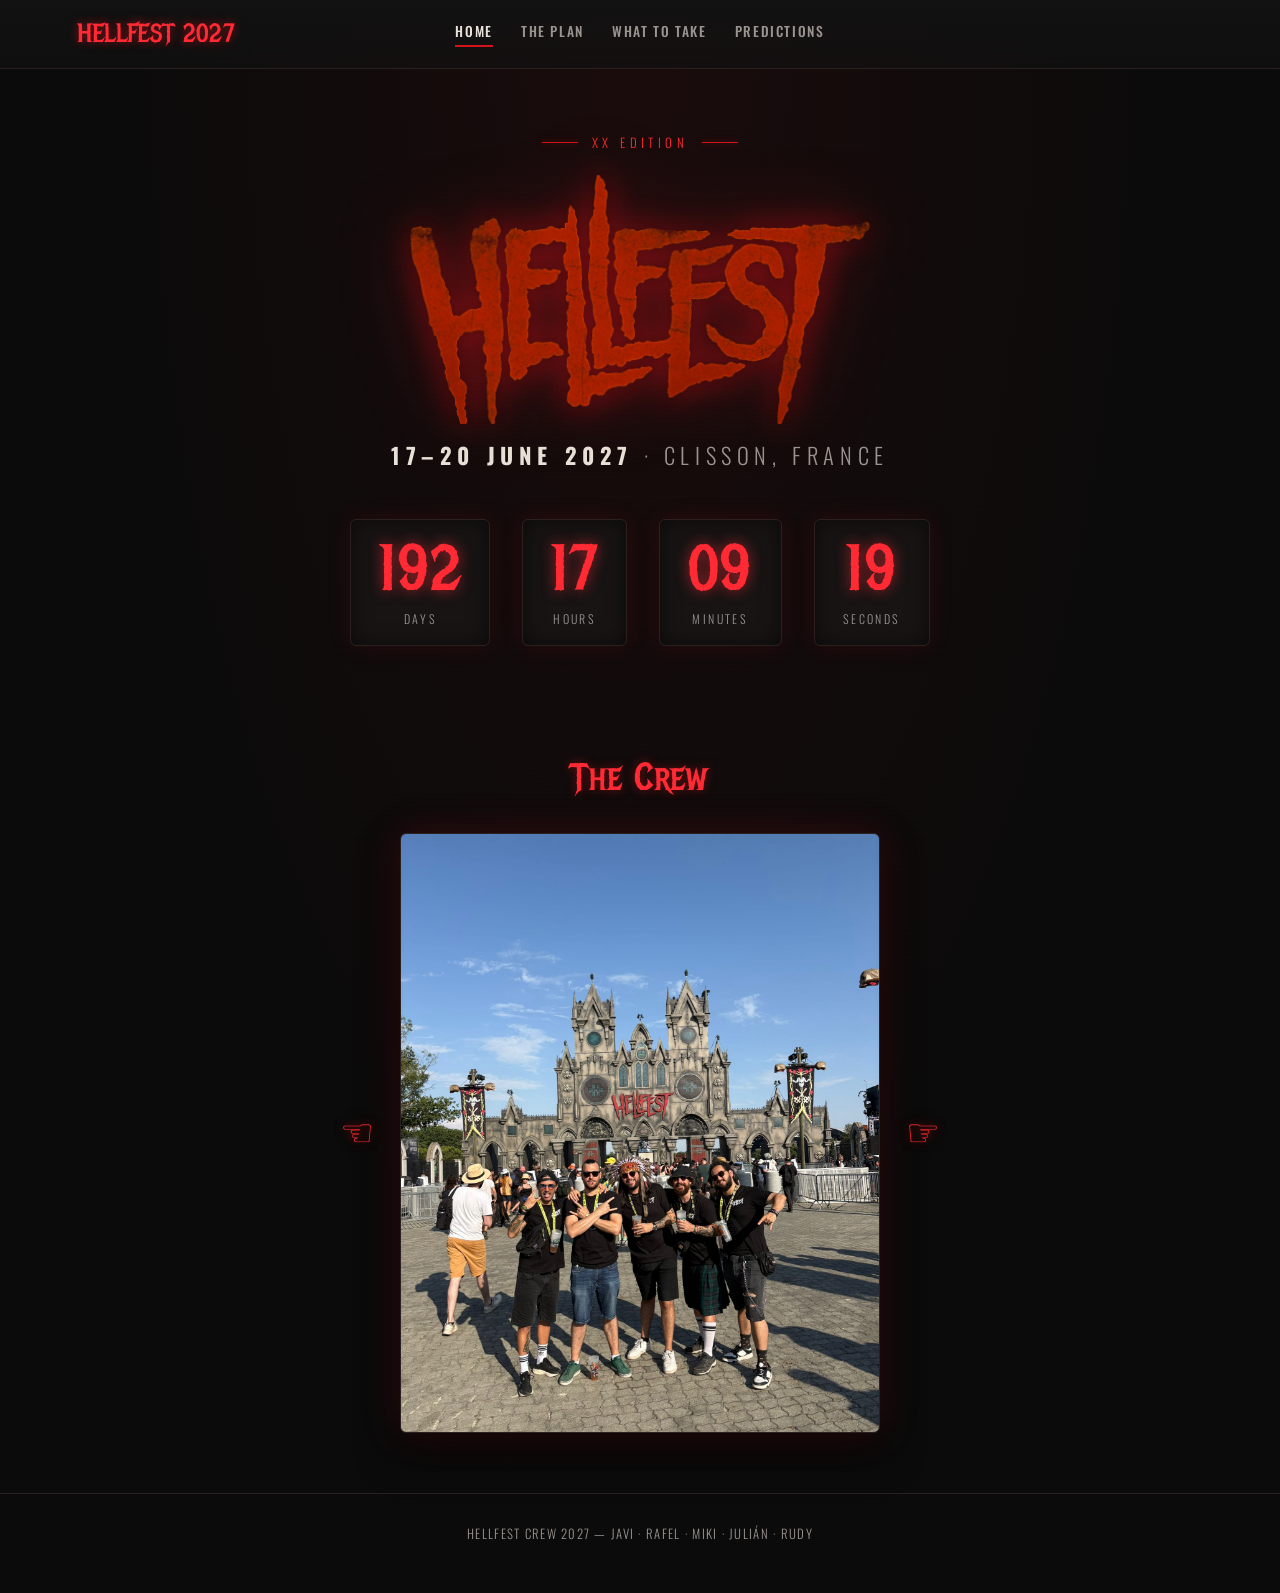
==== commit 88e66198: "Use real Hellfest logo image on hero with red glow, replacing text wordmark" ====
--- a/index.html
+++ b/index.html
@@ -20,7 +20,7 @@
 
 <section class="hero">
   <div class="edition-tag">XX Edition</div>
-  <div class="logo">HELLFEST</div>
+  <img class="logo-img" src="assets/Hellfest-logo.png" alt="Hellfest" />
   <div class="subtitle"><strong>17–20 June 2027</strong> · Clisson, France</div>
 
   <div class="countdown">
--- a/css/style.css
+++ b/css/style.css
@@ -124,13 +124,13 @@
   box-shadow: 0 0 6px rgba(212,19,27,0.6);
 }
 
-.hero .logo {
-  font-family: 'Eater', cursive;
-  font-size: clamp(3rem, 10vw, 7rem);
-  line-height: 1;
-  color: var(--red-glow);
-  text-shadow: 0 0 10px rgba(212,19,27,0.7), 0 0 32px rgba(212,19,27,0.4);
-  letter-spacing: 0.02em;
+.hero .logo-img {
+  width: 100%;
+  max-width: clamp(260px, 55vw, 480px);
+  height: auto;
+  margin: 0 auto;
+  display: block;
+  filter: drop-shadow(0 0 14px rgba(212,19,27,0.55)) drop-shadow(0 0 34px rgba(212,19,27,0.3));
 }
 
 .hero .subtitle {
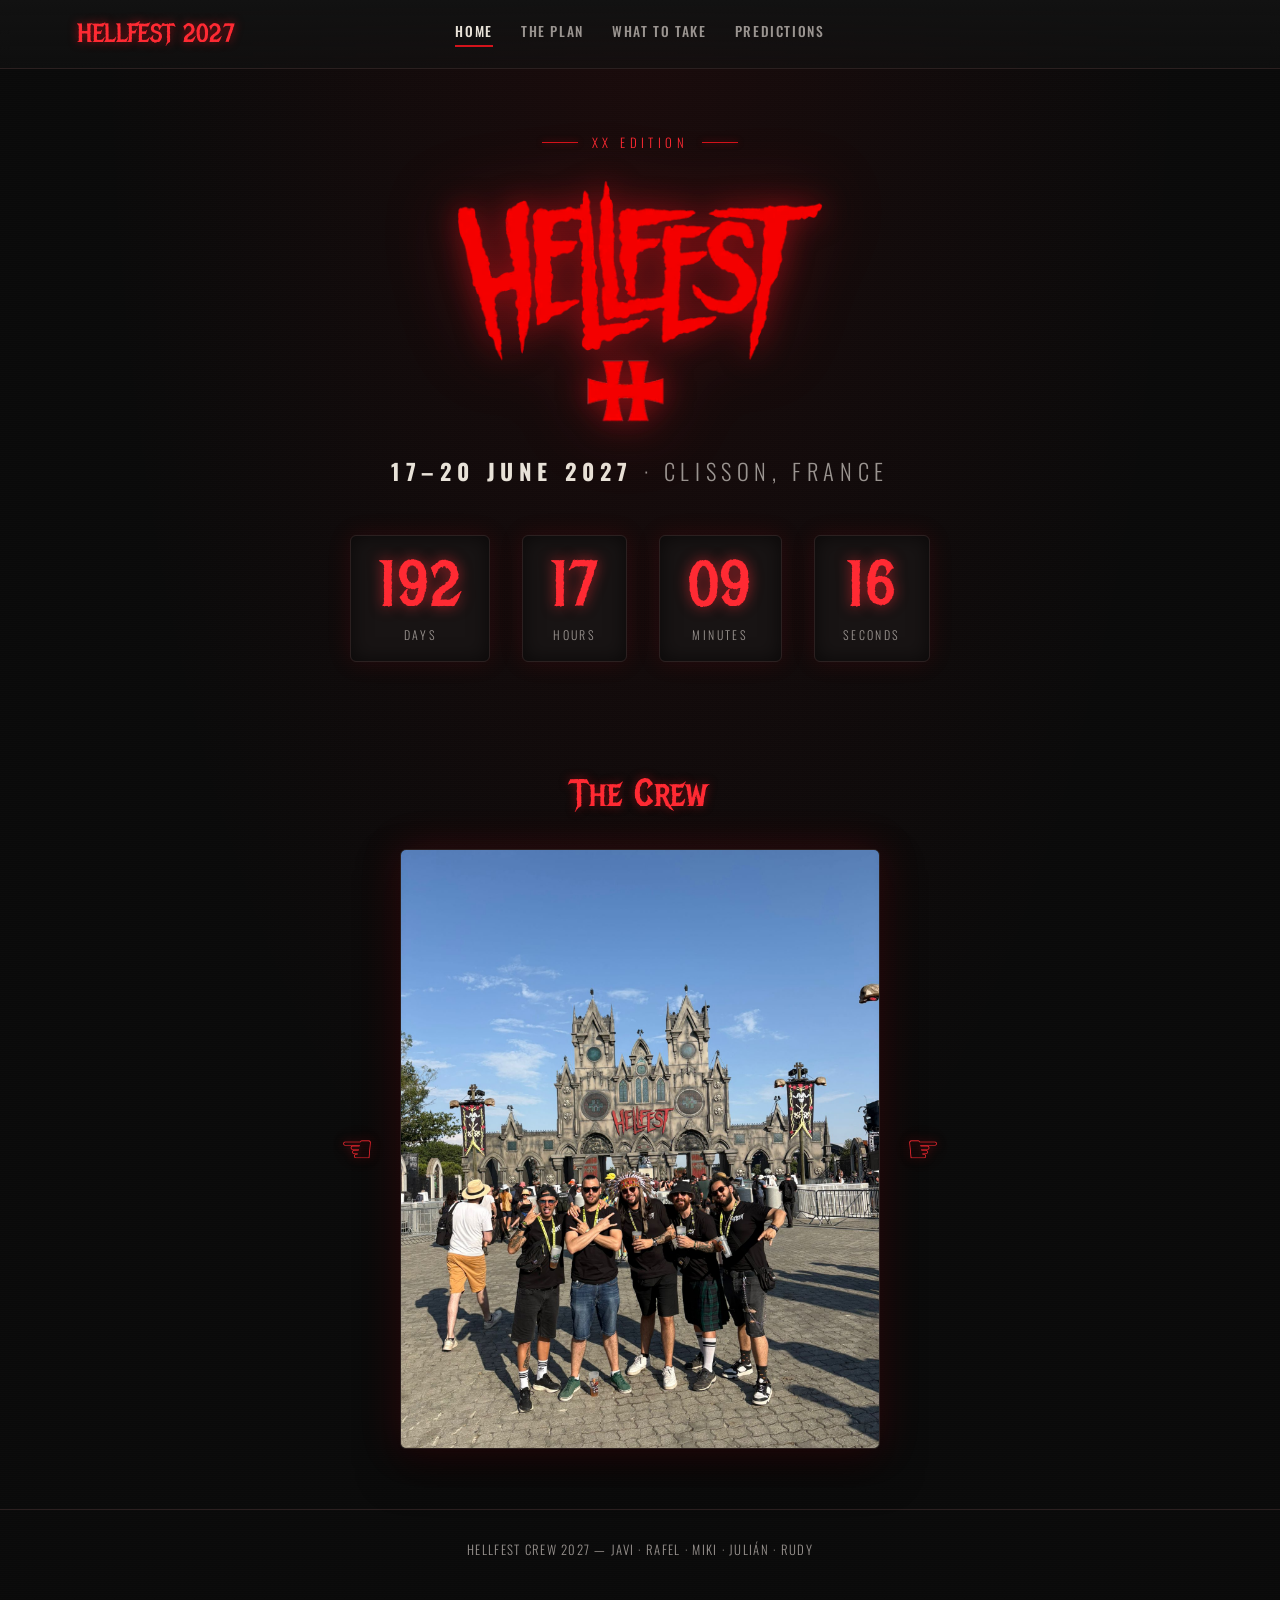
==== commit ac0f1a07: "Swap to cleaner Hellfest logo with cross emblem, drop hue-rotate hack" ====
--- a/index.html
+++ b/index.html
@@ -20,7 +20,7 @@
 
 <section class="hero">
   <div class="edition-tag">XX Edition</div>
-  <img class="logo-img" src="assets/Hellfest-logo.png" alt="Hellfest" />
+  <img class="logo-img" src="assets/Hellfest-logo2.webp" alt="Hellfest" />
   <div class="subtitle"><strong>17–20 June 2027</strong> · Clisson, France</div>
 
   <div class="countdown">
--- a/css/style.css
+++ b/css/style.css
@@ -130,7 +130,8 @@
   height: auto;
   margin: 0 auto;
   display: block;
-  filter: drop-shadow(0 0 14px rgba(212,19,27,0.55)) drop-shadow(0 0 34px rgba(212,19,27,0.3));
+  filter: brightness(1.3) saturate(1.15)
+    drop-shadow(0 0 14px rgba(212,19,27,0.55)) drop-shadow(0 0 34px rgba(212,19,27,0.3));
 }
 
 .hero .subtitle {
